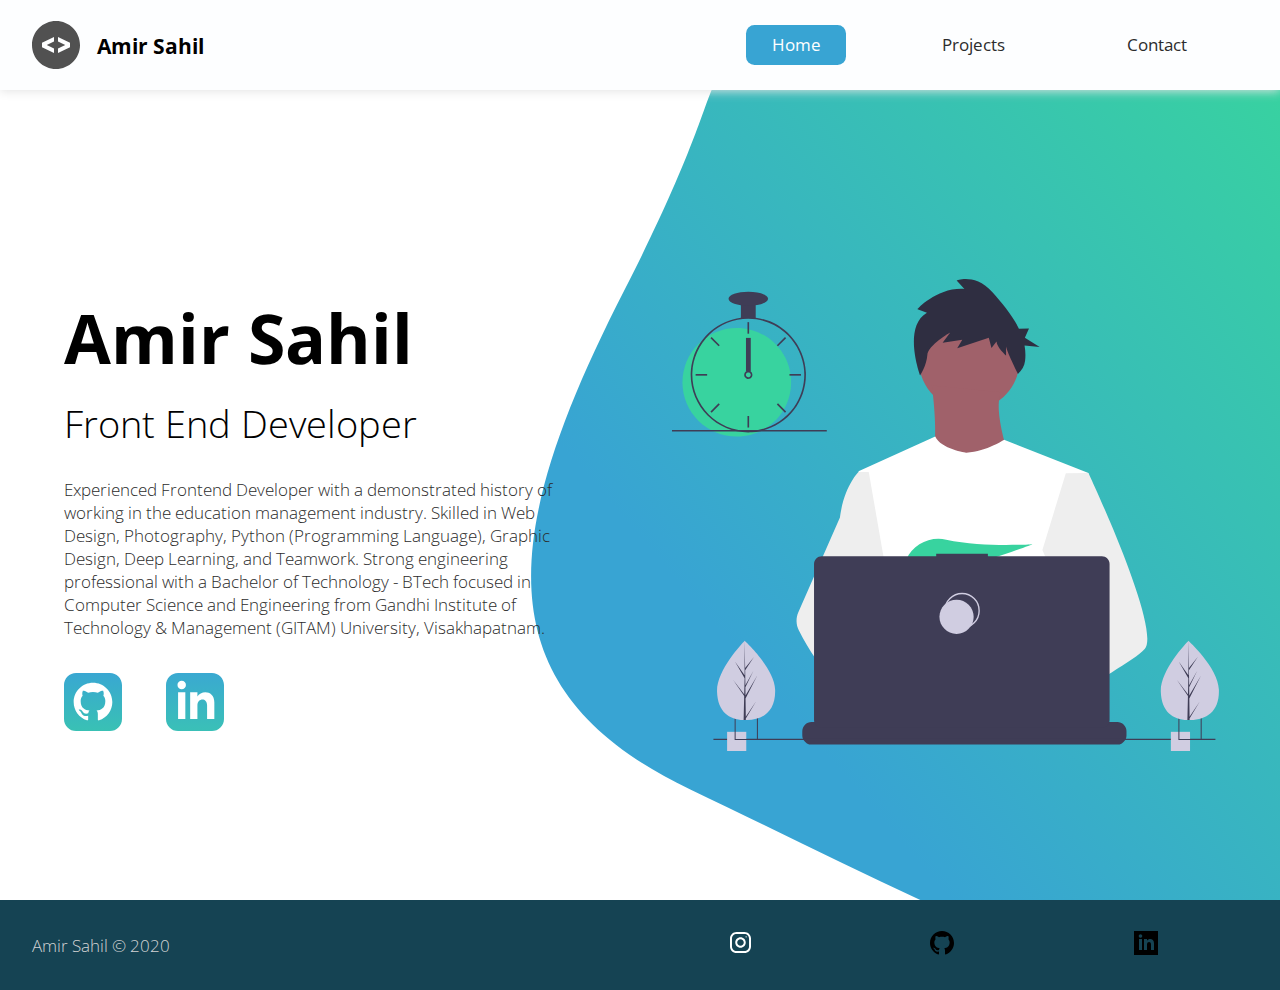
==== index.html @ 7b6ed23a "Add files via upload" ====
<!DOCTYPE html>
<html lang="en">
   <head>
      <meta charset="UTF-8">
      <meta name="viewport" content="width=device-width, initial-scale=1.0">
      <meta name="description" content="Amir Sahil is a front end web developer who specializes in HTML , CSS" />
      <meta name="robots" content="index,follow" />
      <link href="https://fonts.googleapis.com/css2?family=Open+Sans:ital,wght@0,300;0,400;0,600;0,700;1,300;1,400;1,600;1,700&display=swap" rel="stylesheet">
      
      <link rel="stylesheet" href="./styles/style.css">
      <title>Amir Sahil | Developer</title>
   </head>
<body>
   <header class="main-head">
      <nav>
         <div class="logo">
            <img src="./icons/code.svg" alt="logo">
            <h1>Amir Sahil</h1>
         </div>
         <ul>
            <li><a href="./index.html" class="active">Home</a></li>
            <li><a href="./projects/">Projects</a></li>
            <li><a href="./contact/">Contact</a></li>
         </ul>
      </nav>
   </header>

   <section class="intro">
      <div class="intro-text">
         <h2>Amir Sahil</h2>
         <h3>Front End Developer</h3>
         <p>Experienced Frontend Developer with a demonstrated history of working in the education management industry. Skilled in Web Design, Photography, Python (Programming Language), Graphic Design, Deep Learning, and Teamwork. Strong engineering professional with a Bachelor of Technology - BTech focused in Computer Science and Engineering from Gandhi Institute of Technology & Management (GITAM) University, Visakhapatnam.</p>
         <div class="intro-social">
            <a href="https://github.com/AmirSahil" target="_blank"><img src="./icons/github.svg" alt="githut-social-link"></a>
            <a href="https://www.linkedin.com/in/amir-sahil/" target="_blank"><img src="./icons/linked-in.svg" alt="linkedin-social-link"></a>
         </div>
      </div>
      <div class="intro-images">
         <div class="img-svg">
            <svg
         width="799"
         height="690"
         viewBox="0 0 799 690"
         fill="none"
         xmlns="http://www.w3.org/2000/svg"
       >
         <g id="undraw_dev_productivity_umsq (1) 1" clip-path="url(#clip0)">
           <path
             id="Vector"
             d="M516.92 624.636C516.92 624.636 512.16 626.266 504.42 628.576C487.31 633.706 455.65 642.216 428.82 643.916C405.72 645.396 386.2 641.836 382.63 626.766C381.1 620.286 383.27 614.956 388 610.576C402.12 597.486 439 592.796 468.25 591.186C476.51 590.736 484.15 590.526 490.51 590.446C501.31 590.306 508.39 590.526 508.39 590.526L508.56 591.186L516.92 624.636Z"
             fill="#A0616A"
           />
           <path
             id="Vector_2"
             d="M436.99 672.586C418.61 695.346 342.73 647.666 316.19 629.886C310.41 626.016 306.97 623.566 306.97 623.566L331.25 591.186L338.94 580.936C338.94 580.936 345.82 584.586 355.99 590.526C356.36 590.746 356.73 590.966 357.11 591.186C365.88 596.336 376.89 603.066 388 610.576C403.33 620.946 418.83 632.776 428.82 643.916C438.59 654.806 443.08 665.036 436.99 672.586Z"
             fill="#A0616A"
           />
           <g id="me">
             <path
               id="Vector_3"
               d="M434.672 191.952C475.283 191.607 507.926 158.406 507.582 117.795C507.237 77.1832 474.036 44.5403 433.425 44.8847C392.813 45.2291 360.17 78.4303 360.515 119.042C360.859 159.653 394.06 192.296 434.672 191.952Z"
               fill="#A0616A"
             />
             <path
               id="Vector_4"
               d="M379.477 155.65C379.477 155.65 394.216 259.972 373.002 271.875C351.787 283.779 499.929 283.588 499.929 283.588C499.929 283.588 466.124 193.284 480.809 165.449L379.477 155.65Z"
               fill="#A0616A"
             />
             <path
               id="Vector_5"
               d="M608.101 283.199L596.257 339.402L571.214 458.308L570.49 464.815L562.138 540.138L556.582 590.177L552.857 623.79C528.584 636.526 510.988 645.326 510.988 645.326C510.988 645.326 509.404 637.719 506.871 627.99C489.805 633.265 458.218 642.043 431.404 643.97C441.266 654.777 445.842 664.969 439.817 672.57C421.63 695.485 345.349 648.45 318.659 630.896C318.077 635.158 317.879 639.464 318.068 643.762L297.626 628.314L299.331 592.359L302.206 531.522L305.819 455.229C304.448 451.975 303.294 448.634 302.364 445.228C295.956 423.161 288.032 379.057 281.928 342.067C277.016 312.298 273.302 287.138 272.517 281.785C272.411 281.086 272.358 280.726 272.358 280.726L384.363 230.094C392.509 248.556 429.865 253.809 429.865 253.809C460.756 251.417 484.847 234.913 484.847 234.913L608.101 283.199Z"
               fill="white"
             />
             <path
               id="Vector_6"
               d="M372.285 49.3811L358.49 43.9934C358.49 43.9934 386.969 12.1 426.99 14.513L415.635 2.22366C415.635 2.22366 443.04 -9.01799 468.283 19.6674C481.553 34.7467 496.908 52.4737 506.557 72.5077L521.281 72.3829L515.251 85.9663L536.874 99.3152L514.777 97.0719C516.155 104.471 516.421 112.034 515.566 119.511C514.683 126.991 510.928 133.835 505.094 138.598V138.598C505.094 138.598 487.743 103.449 487.696 97.9443L487.813 111.705C487.813 111.705 473.959 99.4371 473.889 91.1807L466.471 100.877L462.593 85.7717L416.475 101.301L423.87 88.8526L395.157 93.2246L406.278 77.9923C406.278 77.9923 373.932 96.1568 372.811 111.304C371.689 126.452 362.299 140.875 362.299 140.875C362.299 140.875 336.213 70.3294 372.285 49.3811Z"
               fill="#2F2E41"
             />
             <path
               id="Vector_7"
               d="M690.215 540.422C682.794 548.605 664.338 560.992 641.951 574.422C633.623 579.413 624.757 584.559 615.71 589.676C594.122 601.889 571.514 614.001 552.857 623.79C528.584 636.526 510.988 645.326 510.988 645.326C510.988 645.326 509.403 637.719 506.871 627.99C503.48 614.968 498.397 598.141 493.184 590.715C493.002 590.456 492.82 590.218 492.638 589.979C491.121 588.022 489.601 586.885 488.112 586.897L562.138 540.138L594.127 519.926L570.489 464.814L540.842 395.683L557.908 339.727L575.062 283.479L608.101 283.199C608.101 283.199 619.243 306.985 633.514 340.166C635.647 345.128 637.851 350.299 640.096 355.64C669.469 425.394 706.176 522.836 690.215 540.422Z"
               fill="#EEEEEE"
             />
             <path
               id="Vector_8"
               d="M358.123 591.2C355.41 591.212 352.702 591.456 350.029 591.928C327.074 596.073 320.47 616.94 318.659 630.896C318.077 635.158 317.879 639.464 318.068 643.761L297.626 628.314L290.178 622.687C272.316 616.628 256.353 605.733 242.483 592.84C230.449 581.456 219.634 568.849 210.213 555.223C200.831 541.793 192.448 527.692 185.134 513.034C183.094 508.943 181.977 504.454 181.864 499.884C181.751 495.314 182.644 490.775 184.48 486.588L209.154 430.327L245.218 348.098C245.471 346.146 245.752 344.237 246.059 342.371C252.995 300.511 272.367 281.786 272.367 281.786L287.286 281.659L297.778 341.932L310.813 416.815L302.364 445.227L282.839 510.845L302.205 531.522L358.123 591.2Z"
               fill="#EEEEEE"
             />
           </g>
           <path
             id="Vector_9"
             d="M372.877 415.806L385.631 430.686C390.37 429.783 395.319 428.721 400.416 427.529L396.752 415.806L405.71 426.256C459.707 412.975 526.637 387.155 526.637 387.155C526.637 387.155 454.379 392.453 400.428 380.666C376.558 375.451 351.998 387.284 342.202 409.668C336.508 422.679 337.403 433.951 357.596 433.951C364.419 433.835 371.223 433.195 377.949 432.037L372.877 415.806Z"
             fill="#38D39F"
           />
           <path
             id="Vector_10"
             d="M663.65 660.386V666.456C663.654 668.122 663.345 669.774 662.74 671.326C662.472 672.018 662.147 672.687 661.77 673.326C660.578 675.326 658.887 676.983 656.862 678.133C654.838 679.283 652.549 679.887 650.22 679.886H203.67C201.342 679.887 199.053 679.283 197.028 678.133C195.003 676.983 193.312 675.326 192.12 673.326C191.743 672.687 191.419 672.018 191.15 671.326C190.546 669.774 190.237 668.122 190.24 666.456V660.386C190.24 658.622 190.587 656.876 191.262 655.246C191.936 653.616 192.926 652.136 194.173 650.888C195.42 649.641 196.901 648.652 198.53 647.977C200.16 647.302 201.906 646.955 203.67 646.956H229.41V644.126C229.41 644.052 229.425 643.979 229.453 643.911C229.481 643.843 229.522 643.782 229.574 643.73C229.626 643.678 229.688 643.636 229.756 643.608C229.824 643.58 229.897 643.566 229.97 643.566H243.4C243.474 643.566 243.547 643.58 243.615 643.608C243.683 643.636 243.745 643.678 243.797 643.73C243.849 643.782 243.89 643.843 243.918 643.911C243.946 643.979 243.96 644.052 243.96 644.126V646.956H252.35V644.126C252.35 644.052 252.365 643.979 252.393 643.911C252.421 643.843 252.462 643.782 252.514 643.73C252.566 643.678 252.628 643.636 252.696 643.608C252.764 643.58 252.837 643.566 252.91 643.566H266.34C266.414 643.566 266.487 643.58 266.555 643.608C266.623 643.636 266.684 643.678 266.736 643.73C266.789 643.782 266.83 643.843 266.858 643.911C266.886 643.979 266.9 644.052 266.9 644.126V646.956H275.3V644.126C275.3 644.052 275.315 643.979 275.343 643.911C275.371 643.843 275.412 643.782 275.464 643.73C275.516 643.678 275.578 643.636 275.646 643.608C275.714 643.58 275.787 643.566 275.86 643.566H289.29C289.364 643.566 289.437 643.58 289.505 643.608C289.573 643.636 289.634 643.678 289.686 643.73C289.739 643.782 289.78 643.843 289.808 643.911C289.836 643.979 289.85 644.052 289.85 644.126V646.956H298.24V644.126C298.24 644.052 298.255 643.979 298.283 643.911C298.311 643.843 298.352 643.782 298.404 643.73C298.456 643.678 298.518 643.636 298.586 643.608C298.654 643.58 298.727 643.566 298.8 643.566H312.23C312.304 643.566 312.377 643.58 312.445 643.608C312.513 643.636 312.574 643.678 312.626 643.73C312.678 643.782 312.72 643.843 312.748 643.911C312.776 643.979 312.79 644.052 312.79 644.126V646.956H321.18V644.126C321.18 644.052 321.194 643.979 321.223 643.911C321.251 643.843 321.292 643.782 321.344 643.73C321.396 643.678 321.458 643.636 321.526 643.608C321.594 643.58 321.667 643.566 321.74 643.566H335.17C335.244 643.566 335.317 643.58 335.385 643.608C335.453 643.636 335.514 643.678 335.566 643.73C335.618 643.782 335.66 643.843 335.688 643.911C335.716 643.979 335.73 644.052 335.73 644.126V646.956H344.13V644.126C344.13 644.052 344.145 643.979 344.173 643.911C344.201 643.843 344.242 643.782 344.294 643.73C344.346 643.678 344.408 643.636 344.476 643.608C344.544 643.58 344.617 643.566 344.69 643.566H358.12C358.194 643.566 358.267 643.58 358.335 643.608C358.403 643.636 358.464 643.678 358.516 643.73C358.569 643.782 358.61 643.843 358.638 643.911C358.666 643.979 358.68 644.052 358.68 644.126V646.956H367.07V644.126C367.07 644.052 367.085 643.979 367.113 643.911C367.141 643.843 367.182 643.782 367.234 643.73C367.286 643.678 367.348 643.636 367.416 643.608C367.484 643.58 367.557 643.566 367.63 643.566H472.83C472.904 643.566 472.977 643.58 473.045 643.608C473.113 643.636 473.174 643.678 473.227 643.73C473.279 643.782 473.32 643.843 473.348 643.911C473.376 643.979 473.39 644.052 473.39 644.126V646.956H481.79V644.126C481.79 644.052 481.804 643.979 481.833 643.911C481.861 643.843 481.902 643.782 481.954 643.73C482.006 643.678 482.068 643.636 482.136 643.608C482.204 643.58 482.277 643.566 482.35 643.566H495.78C495.928 643.567 496.07 643.627 496.175 643.732C496.279 643.836 496.339 643.978 496.34 644.126V646.956H504.73V644.126C504.73 644.052 504.745 643.979 504.773 643.911C504.801 643.843 504.842 643.782 504.894 643.73C504.946 643.678 505.008 643.636 505.076 643.608C505.144 643.58 505.217 643.566 505.29 643.566H518.72C518.794 643.566 518.867 643.58 518.935 643.608C519.003 643.636 519.065 643.678 519.117 643.73C519.169 643.782 519.21 643.843 519.238 643.911C519.266 643.979 519.28 644.052 519.28 644.126V646.956H527.67V644.126C527.67 644.052 527.685 643.979 527.713 643.911C527.741 643.843 527.782 643.782 527.834 643.73C527.886 643.678 527.948 643.636 528.016 643.608C528.084 643.58 528.157 643.566 528.23 643.566H541.66C541.734 643.566 541.807 643.58 541.875 643.608C541.943 643.636 542.005 643.678 542.057 643.73C542.109 643.782 542.15 643.843 542.178 643.911C542.206 643.979 542.22 644.052 542.22 644.126V646.956H550.62V644.126C550.62 644.052 550.635 643.979 550.663 643.911C550.691 643.843 550.732 643.782 550.784 643.73C550.836 643.678 550.898 643.636 550.966 643.608C551.034 643.58 551.107 643.566 551.18 643.566H564.61C564.757 643.568 564.898 643.628 565.001 643.733C565.104 643.837 565.161 643.979 565.16 644.126V646.956H573.56V644.126C573.56 644.052 573.575 643.979 573.603 643.911C573.631 643.843 573.672 643.782 573.724 643.73C573.776 643.678 573.838 643.636 573.906 643.608C573.974 643.58 574.047 643.566 574.12 643.566H587.55C587.624 643.566 587.697 643.58 587.765 643.608C587.833 643.636 587.895 643.678 587.947 643.73C587.999 643.782 588.04 643.843 588.068 643.911C588.096 643.979 588.11 644.052 588.11 644.126V646.956H596.5V644.126C596.5 644.052 596.515 643.979 596.543 643.911C596.571 643.843 596.612 643.782 596.664 643.73C596.716 643.678 596.778 643.636 596.846 643.608C596.914 643.58 596.987 643.566 597.06 643.566H610.49C610.564 643.566 610.637 643.58 610.705 643.608C610.773 643.636 610.835 643.678 610.887 643.73C610.939 643.782 610.98 643.843 611.008 643.911C611.036 643.979 611.05 644.052 611.05 644.126V646.956H650.22C651.984 646.955 653.731 647.302 655.36 647.977C656.99 648.652 658.471 649.641 659.718 650.888C660.965 652.136 661.954 653.616 662.629 655.246C663.304 656.876 663.651 658.622 663.65 660.386Z"
             fill="#3F3D56"
           />
           <path
             id="Vector_11"
             d="M793.5 671.326H60.5V673.326H793.5V671.326Z"
             fill="#3F3D56"
           />
           <path
             id="Vector_12"
             d="M627.694 404.757H461.251V401.326H385.78V404.757H218.651C215.665 404.757 212.801 405.943 210.69 408.054C208.578 410.166 207.392 413.029 207.392 416.015V643.927C207.392 646.913 208.578 649.776 210.69 651.888C212.801 653.999 215.665 655.185 218.651 655.185H627.694C630.68 655.185 633.544 653.999 635.655 651.888C637.767 649.776 638.953 646.913 638.953 643.927V416.015C638.953 414.537 638.662 413.073 638.096 411.707C637.53 410.341 636.701 409.1 635.655 408.054C634.61 407.009 633.369 406.18 632.003 405.614C630.637 405.048 629.173 404.757 627.694 404.757Z"
             fill="#3F3D56"
           />
           <path
             id="Vector_13"
             d="M423.5 509.326C437.307 509.326 448.5 498.133 448.5 484.326C448.5 470.519 437.307 459.326 423.5 459.326C409.693 459.326 398.5 470.519 398.5 484.326C398.5 498.133 409.693 509.326 423.5 509.326Z"
             stroke="#D0CDE1"
             stroke-width="2"
             stroke-miterlimit="10"
           />
           <path
             id="Vector_14"
             d="M415.5 518.326C429.307 518.326 440.5 507.133 440.5 493.326C440.5 479.519 429.307 468.326 415.5 468.326C401.693 468.326 390.5 479.519 390.5 493.326C390.5 507.133 401.693 518.326 415.5 518.326Z"
             fill="#D0CDE1"
           />
           <path
             id="Vector_15"
             d="M108.446 661.223H80.4463V689.223H108.446V661.223Z"
             fill="#D0CDE1"
           />
           <path
             id="Vector_16"
             d="M91.4502 639.223V673.223H125.45V639.223H91.4502ZM123.97 671.743H92.9202V640.703H123.97V671.743Z"
             fill="#3F3D56"
           />
           <path
             id="Vector_17"
             d="M756.446 661.223H728.446V689.223H756.446V661.223Z"
             fill="#D0CDE1"
           />
           <path
             id="Vector_18"
             d="M739.45 639.223V673.223H773.45V639.223H739.45ZM771.97 671.743H740.92V640.703H771.97V671.743Z"
             fill="#3F3D56"
           />
           <path
             id="Vector_19"
             d="M94.5802 230.113C138.399 230.113 173.921 194.592 173.921 150.773C173.921 106.955 138.399 71.4326 94.5802 71.4326C50.7617 71.4326 15.2397 106.955 15.2397 150.773C15.2397 194.592 50.7617 230.113 94.5802 230.113Z"
             fill="#38D39F"
           />
           <path
             id="Vector_20"
             d="M122.229 56.4899C115.045 55.5763 107.774 55.5763 100.59 56.4899C84.586 58.5913 69.5203 65.2398 57.181 75.6465C44.8417 86.0532 35.7467 99.7813 30.9754 115.202C28.8053 122.229 27.5764 129.514 27.3208 136.864C27.2848 137.886 27.2607 138.92 27.2607 139.954C27.283 162.264 36.1559 183.655 51.932 199.431C67.7082 215.207 89.0989 224.08 111.41 224.103C113.201 224.103 114.992 224.042 116.759 223.934C120.907 223.674 125.03 223.103 129.093 222.227C148.495 218.055 165.798 207.161 177.947 191.468C190.095 175.776 196.308 156.295 195.487 136.467C194.665 116.638 186.863 97.738 173.459 83.1039C160.054 68.4698 141.909 59.0435 122.229 56.4899H122.229ZM137.748 217.347H137.736C130.959 219.659 123.905 221.062 116.759 221.518C114.992 221.638 113.201 221.698 111.41 221.698C89.7377 221.672 68.961 213.051 53.6367 197.727C38.3123 182.402 29.6914 161.626 29.6649 139.954C29.6649 138.92 29.689 137.886 29.725 136.864C30.5514 115.744 39.5156 95.7617 54.7411 81.1008C69.9666 66.44 90.273 58.237 111.41 58.2089C130.776 58.21 149.513 65.0865 164.283 77.6131C179.052 90.1398 188.895 107.503 192.057 126.61C195.219 145.716 191.496 165.325 181.55 181.942C171.604 198.559 156.081 211.106 137.748 217.347H137.748Z"
             fill="#3F3D56"
           />
           <path
             id="Vector_21"
             d="M112.612 63.0176H110.208V79.8474H112.612V63.0176Z"
             fill="#3F3D56"
           />
           <path
             id="Vector_22"
             d="M57.8578 84.7018L56.1577 86.4019L68.0582 98.3023L69.7582 96.6022L57.8578 84.7018Z"
             fill="#3F3D56"
           />
           <path
             id="Vector_23"
             d="M34.4736 138.751V141.156H51.3034V138.751H34.4736Z"
             fill="#3F3D56"
           />
           <path
             id="Vector_24"
             d="M56.1578 193.506L57.8579 195.206L69.7584 183.306L68.0583 181.606L56.1578 193.506Z"
             fill="#3F3D56"
           />
           <path
             id="Vector_25"
             d="M153.062 96.6022L154.762 98.3022L166.662 86.4018L164.962 84.7017L153.062 96.6022Z"
             fill="#3F3D56"
           />
           <path
             id="Vector_26"
             d="M171.516 138.751V141.156H188.346V138.751H171.516Z"
             fill="#3F3D56"
           />
           <path
             id="Vector_27"
             d="M154.762 181.605L153.062 183.305L164.962 195.206L166.662 193.506L154.762 181.605Z"
             fill="#3F3D56"
           />
           <path
             id="Vector_28"
             d="M112.612 200.06H110.208V216.89H112.612V200.06Z"
             fill="#3F3D56"
           />
           <path
             id="Vector_29"
             d="M115.016 135.145C113.976 134.365 112.711 133.943 111.41 133.943C110.11 133.943 108.844 134.365 107.804 135.145C107.091 135.686 106.505 136.375 106.085 137.165C105.552 138.181 105.322 139.329 105.421 140.473C105.52 141.616 105.944 142.707 106.644 143.617C107.343 144.527 108.288 145.218 109.368 145.608C110.447 145.997 111.616 146.07 112.735 145.817C113.855 145.564 114.878 144.996 115.685 144.179C116.492 143.363 117.048 142.333 117.288 141.21C117.528 140.088 117.441 138.92 117.039 137.846C116.636 136.771 115.935 135.834 115.017 135.145H115.016ZM111.41 143.56C110.454 143.557 109.539 143.176 108.863 142.501C108.187 141.825 107.807 140.909 107.804 139.954C107.808 139.224 108.03 138.513 108.441 137.91C108.793 137.4 109.271 136.989 109.828 136.718C110.386 136.446 111.004 136.323 111.623 136.361C112.241 136.398 112.84 136.594 113.361 136.931C113.881 137.267 114.307 137.732 114.595 138.281C114.883 138.83 115.025 139.444 115.007 140.063C114.989 140.683 114.811 141.287 114.491 141.818C114.17 142.349 113.719 142.788 113.179 143.093C112.639 143.398 112.03 143.559 111.41 143.56V143.56Z"
             fill="#3F3D56"
           />
           <path
             id="Vector_30"
             d="M122.229 35.3687H100.591V57.007H122.229V35.3687Z"
             fill="#3F3D56"
           />
           <path
             id="Vector_31"
             d="M111.41 38.9748C127.344 38.9748 140.261 34.4 140.261 28.7567C140.261 23.1134 127.344 18.5386 111.41 18.5386C95.4757 18.5386 82.5586 23.1134 82.5586 28.7567C82.5586 34.4 95.4757 38.9748 111.41 38.9748Z"
             fill="#3F3D56"
           />
           <path id="clock-arrow" d="M115 86H108V135H115V86Z" fill="#3F3D56" />
           <path
             id="Vector_32"
             d="M226 220.44H0V222.844H226V220.44Z"
             fill="#3F3D56"
           />
           <g id="plant-left">
             <path
               id="Vector_33"
               d="M150.594 599.754C151.527 631.704 132.858 643.413 109.43 644.097C108.886 644.113 108.344 644.123 107.805 644.126C106.719 644.135 105.643 644.117 104.577 644.072C83.3891 643.193 66.6172 631.945 65.7495 602.232C64.8515 571.482 103.018 531.529 105.882 528.574L105.887 528.571C105.996 528.458 106.052 528.402 106.052 528.402C106.052 528.402 149.661 567.807 150.594 599.754Z"
               fill="#D0CDE1"
             />
             <path
               id="Vector_34"
               d="M107.744 639.255L122.626 617.124L107.774 641.636L107.805 644.126C106.719 644.135 105.643 644.117 104.577 644.072L105.315 612.06L105.295 611.813L105.322 611.766L105.393 608.741L89.0952 585.078L105.374 606.477L105.432 607.116L105.989 582.93L91.9122 558.397L106.029 578.681L105.882 528.574L105.882 528.407L105.887 528.571L106.821 568.062L119.651 552.021L106.863 571.464L107.143 593.098L118.949 571.984L107.187 596.279L107.343 608.308L124.512 578.897L107.395 612.505L107.744 639.255Z"
               fill="#3F3D56"
             />
           </g>
           <g id="plant-right">
             <path
               id="Vector_35"
               d="M798.594 599.754C799.527 631.704 780.858 643.413 757.43 644.097C756.886 644.113 756.344 644.123 755.805 644.126C754.719 644.135 753.643 644.117 752.577 644.072C731.389 643.193 714.617 631.945 713.749 602.232C712.851 571.482 751.018 531.529 753.882 528.574L753.887 528.571C753.996 528.458 754.052 528.402 754.052 528.402C754.052 528.402 797.661 567.807 798.594 599.754Z"
               fill="#D0CDE1"
             />
             <path
               id="Vector_36"
               d="M755.744 639.255L770.626 617.124L755.774 641.636L755.805 644.126C754.719 644.135 753.643 644.117 752.577 644.072L753.315 612.06L753.295 611.813L753.323 611.766L753.393 608.741L737.095 585.078L753.374 606.477L753.432 607.116L753.989 582.93L739.912 558.397L754.029 578.681L753.882 528.574L753.882 528.407L753.887 528.571L754.821 568.062L767.651 552.021L754.864 571.464L755.143 593.098L766.949 571.984L755.187 596.279L755.343 608.308L772.512 578.897L755.395 612.505L755.744 639.255Z"
               fill="#3F3D56"
             />
           </g>
         </g>
         <defs>
           <clipPath id="clip0">
             <rect width="798.627" height="689.223" fill="white" />
           </clipPath>
         </defs>
            </svg>
         </div>
         <img class="splash" src="./img/splash.svg" alt="">
      </div>
   </section>

   <footer>
    <h4>Amir Sahil &copy; 2020</h4>
    <ul>
       <li><a href="https://www.instagram.com/sahil.rao9/" target="_blank"><img src="../icons/instagram 1.svg" alt="instagram-social"></a></li>
       <li><a href="https://github.com/AmirSahil" target="_blank"><img src="../icons/iconmonstr-github-1.svg" alt="github-social"></a></li>
       <li><a href="https://www.linkedin.com/in/amir-sahil/" target="_blank"><svg class="social-icon" xmlns="http://www.w3.org/2000/svg" width="24" height="24" viewBox="0 0 24 24"><path d="M0 0v24h24v-24h-24zm8 19h-3v-11h3v11zm-1.5-12.268c-.966 0-1.75-.79-1.75-1.764s.784-1.764 1.75-1.764 1.75.79 1.75 1.764-.783 1.764-1.75 1.764zm13.5 12.268h-3v-5.604c0-3.368-4-3.113-4 0v5.604h-3v-11h3v1.765c1.397-2.586 7-2.777 7 2.476v6.759z"/></svg></a></li>
    </ul>
  </footer>
</body>
</html>
---- styles/style.css ----
* {
  margin: 0;
  padding: 0;
  -webkit-box-sizing: border-box;
          box-sizing: border-box;
}

html {
  font-size: 62.5%;
  font-family: 'Open Sans', sans-serif;
}

h1 {
  font-size: 2.5rem;
}

li, button, label, input, p, a {
  font-size: 2rem;
}

h2 {
  font-size: 4rem;
}

h3 {
  font-size: 2.5rem;
  font-weight: 300;
}

h4, h5 {
  font-size: 2rem;
}

a {
  text-decoration: none;
  color: #2c2c2c;
}

ul {
  list-style: none;
}

.main-head {
  background: rgba(234, 246, 255, 0.1);
  -webkit-box-shadow: 0px 1px 10px #e2e2e2;
          box-shadow: 0px 1px 10px #e2e2e2;
}

nav {
  display: -webkit-box;
  display: -ms-flexbox;
  display: flex;
  -webkit-box-pack: justify;
      -ms-flex-pack: justify;
          justify-content: space-between;
  -webkit-box-align: center;
      -ms-flex-align: center;
          align-items: center;
  -webkit-box-orient: horizontal;
  -webkit-box-direction: normal;
      -ms-flex-direction: row;
          flex-direction: row;
  min-height: 10vh;
  width: 95%;
  margin: 0 auto;
  -ms-flex-wrap: wrap;
      flex-wrap: wrap;
}

nav .logo {
  display: -webkit-box;
  display: -ms-flexbox;
  display: flex;
  -webkit-box-pack: start;
      -ms-flex-pack: start;
          justify-content: flex-start;
  -webkit-box-align: center;
      -ms-flex-align: center;
          align-items: center;
  -webkit-box-orient: horizontal;
  -webkit-box-direction: normal;
      -ms-flex-direction: row;
          flex-direction: row;
  -webkit-box-flex: 3;
      -ms-flex: 3 1 10rem;
          flex: 3 1 10rem;
}

nav .logo h1 {
  margin: 2rem;
}

nav ul {
  display: -webkit-box;
  display: -ms-flexbox;
  display: flex;
  -ms-flex-pack: distribute;
      justify-content: space-around;
  -webkit-box-align: center;
      -ms-flex-align: center;
          align-items: center;
  -webkit-box-orient: horizontal;
  -webkit-box-direction: normal;
      -ms-flex-direction: row;
          flex-direction: row;
  -webkit-box-flex: 1;
      -ms-flex: 1 1 40rem;
          flex: 1 1 40rem;
}

nav a {
  padding: 1rem 3rem;
  border-radius: 1rem;
  -webkit-transition: 0.4s ease;
  transition: 0.4s ease;
}

nav a:hover {
  background: #38d39f;
  color: white;
}

.intro {
  position: relative;
  min-height: 90vh;
  width: 95%;
  margin: 0 0 0 auto;
  -ms-flex-wrap: wrap;
      flex-wrap: wrap;
  display: -webkit-box;
  display: -ms-flexbox;
  display: flex;
  -webkit-box-pack: justify;
      -ms-flex-pack: justify;
          justify-content: space-between;
  -webkit-box-align: center;
      -ms-flex-align: center;
          align-items: center;
  -webkit-box-orient: horizontal;
  -webkit-box-direction: normal;
      -ms-flex-direction: row;
          flex-direction: row;
}

.intro h2 {
  font-size: 8rem;
  padding-top: 1.5rem;
}

.intro h3 {
  font-size: 4.5rem;
  padding: 1.5rem 0rem;
}

.intro p {
  padding: 2rem 10rem 0rem 0rem;
  color: #2c2c2c;
  font-weight: 200;
}

.splash {
  position: absolute;
  top: 0%;
  right: 0%;
  height: 100%;
  z-index: -1;
}

.intro-social {
  margin-top: 4rem;
}

.intro-social a {
  margin-right: 5rem;
}

.active {
  background: #38a4d3;
  color: white;
  padding: 1rem 3rem;
  border-radius: 1rem;
}

.active:hover {
  background: #38a4d3;
}

.intro-text {
  -webkit-box-flex: 1;
      -ms-flex: 1 1 40rem;
          flex: 1 1 40rem;
  padding-top: 3rem;
}

.intro-images {
  -webkit-box-flex: 1;
      -ms-flex: 1 1 40rem;
          flex: 1 1 40rem;
  padding-top: 5rem;
}

.intro-images svg {
  width: 100%;
  height: 100%;
}

#plant-left {
  -webkit-animation: plant 1.5s ease infinite alternate;
          animation: plant 1.5s ease infinite alternate;
}

#plant-right {
  -webkit-animation: plant 1.5s ease infinite alternate 1s;
          animation: plant 1.5s ease infinite alternate 1s;
}

#me {
  -webkit-animation: me 1.5s ease infinite alternate;
          animation: me 1.5s ease infinite alternate;
  -webkit-transform-origin: bottom;
          transform-origin: bottom;
}

#clock-arrow {
  -webkit-animation: clock 2.5s linear infinite;
          animation: clock 2.5s linear infinite;
  transform-box: fill-box;
  -webkit-transform-origin: bottom;
          transform-origin: bottom;
}

@-webkit-keyframes plant {
  from {
    -webkit-transform: translateY(0%);
            transform: translateY(0%);
  }
  to {
    -webkit-transform: translateY(-5%);
            transform: translateY(-5%);
  }
}

@keyframes plant {
  from {
    -webkit-transform: translateY(0%);
            transform: translateY(0%);
  }
  to {
    -webkit-transform: translateY(-5%);
            transform: translateY(-5%);
  }
}

@-webkit-keyframes me {
  from {
    -webkit-transform: rotateZ(5deg);
            transform: rotateZ(5deg);
  }
  to {
    -webkit-transform: rotateZ(-5deg);
            transform: rotateZ(-5deg);
  }
}

@keyframes me {
  from {
    -webkit-transform: rotateZ(5deg);
            transform: rotateZ(5deg);
  }
  to {
    -webkit-transform: rotateZ(-5deg);
            transform: rotateZ(-5deg);
  }
}

@-webkit-keyframes clock {
  from {
    -webkit-transform: rotateZ(0deg);
            transform: rotateZ(0deg);
  }
  to {
    -webkit-transform: rotateZ(360deg);
            transform: rotateZ(360deg);
  }
}

@keyframes clock {
  from {
    -webkit-transform: rotateZ(0deg);
            transform: rotateZ(0deg);
  }
  to {
    -webkit-transform: rotateZ(360deg);
            transform: rotateZ(360deg);
  }
}

.projects {
  width: 95%;
  margin: auto;
  min-height: 90vh;
  display: -webkit-box;
  display: -ms-flexbox;
  display: flex;
  -ms-flex-pack: distribute;
      justify-content: space-around;
  -webkit-box-align: center;
      -ms-flex-align: center;
          align-items: center;
  -webkit-box-orient: horizontal;
  -webkit-box-direction: normal;
      -ms-flex-direction: row;
          flex-direction: row;
  text-align: center;
  -ms-flex-wrap: wrap;
      flex-wrap: wrap;
}

.projects h2 {
  margin: 2rem 0rem 1.5rem 0rem;
}

.travel, .photography {
  -webkit-box-flex: 1;
      -ms-flex: 1 1 40rem;
          flex: 1 1 40rem;
}

.form-section {
  min-height: 80vh;
  display: -webkit-box;
  display: -ms-flexbox;
  display: flex;
  -webkit-box-pack: center;
      -ms-flex-pack: center;
          justify-content: center;
  -webkit-box-align: center;
      -ms-flex-align: center;
          align-items: center;
  -webkit-box-orient: horizontal;
  -webkit-box-direction: normal;
      -ms-flex-direction: row;
          flex-direction: row;
  margin-top: 3rem;
}

.form-section form {
  padding: 3rem 10rem;
  -webkit-box-shadow: 0px 10px 10px rgba(0, 0, 0, 0.2), 0px 20px 40px rgba(0, 0, 0, 0.2);
          box-shadow: 0px 10px 10px rgba(0, 0, 0, 0.2), 0px 20px 40px rgba(0, 0, 0, 0.2);
  display: -webkit-box;
  display: -ms-flexbox;
  display: flex;
  -webkit-box-pack: center;
      -ms-flex-pack: center;
          justify-content: center;
  -webkit-box-align: center;
      -ms-flex-align: center;
          align-items: center;
  -webkit-box-orient: vertical;
  -webkit-box-direction: normal;
      -ms-flex-direction: column;
          flex-direction: column;
  border-radius: 2rem;
}

.form-section form h3 {
  margin-bottom: 2rem;
  font-size: 4rem;
  font-weight: 500;
}

.form-section form input,
.form-section form textarea {
  padding: 0.5rem;
  margin: 0rem 0rem 2rem 0rem;
}

.form-section form input:focus,
.form-section form textarea:focus {
  outline: 2px solid black;
}

.form-section form textarea {
  font-family: "Montserrat", sans-serif;
  font-size: 2rem;
}

.form-section form button {
  width: 100%;
  padding: 1.4rem;
  background: #154353;
  color: white;
}

.form-section form button:focus {
  background: #33696b;
}

footer {
  display: -webkit-box;
  display: -ms-flexbox;
  display: flex;
  -webkit-box-pack: start;
      -ms-flex-pack: start;
          justify-content: flex-start;
  -webkit-box-align: center;
      -ms-flex-align: center;
          align-items: center;
  -webkit-box-orient: horizontal;
  -webkit-box-direction: normal;
      -ms-flex-direction: row;
          flex-direction: row;
  -ms-flex-wrap: wrap;
      flex-wrap: wrap;
  min-height: 10vh;
  color: #d3d3d3;
  background: #154353;
  padding: 0% 2.5%;
}

footer ul {
  display: -webkit-box;
  display: -ms-flexbox;
  display: flex;
  -ms-flex-pack: distribute;
      justify-content: space-around;
  -webkit-box-align: center;
      -ms-flex-align: center;
          align-items: center;
  -webkit-box-orient: horizontal;
  -webkit-box-direction: normal;
      -ms-flex-direction: row;
          flex-direction: row;
  -webkit-box-flex: 1;
      -ms-flex: 1 1 10rem;
          flex: 1 1 10rem;
  width: 40%;
}

footer h4 {
  font-weight: 300;
  -webkit-box-flex: 1;
      -ms-flex: 1 1 10rem;
          flex: 1 1 10rem;
}

footer a {
  cursor: pointer;
}

footer img {
  color: white;
}

@media screen and (max-width: 1450px) {
  html {
    font-size: 58%;
  }
  .intro-images svg {
    width: 90%;
    height: 100%;
  }
}

@media screen and (max-width: 1332px) {
  html {
    font-size: 53%;
  }
  .intro-images svg {
    width: 90%;
  }
  nav {
    width: 95%;
  }
}

@media screen and (max-width: 1270px) {
  .splash {
    display: none;
  }
}

@media screen and (max-width: 754px) {
  html {
    font-size: 40%;
  }
  .main-head {
    padding: 1.5rem 0rem;
  }
  .splash {
    display: none;
  }
  svg {
    height: 60%;
  }
  nav .logo {
    display: -webkit-box;
    display: -ms-flexbox;
    display: flex;
    -webkit-box-pack: start;
        -ms-flex-pack: start;
            justify-content: flex-start;
    -webkit-box-align: center;
        -ms-flex-align: center;
            align-items: center;
    -webkit-box-orient: horizontal;
    -webkit-box-direction: normal;
        -ms-flex-direction: row;
            flex-direction: row;
  }
  .intro {
    width: 100%;
  }
  .intro p {
    padding-right: 0rem;
  }
  .intro-text {
    text-align: center;
    padding: 3.5rem;
    -webkit-box-flex: 1;
        -ms-flex: 1 1 100rem;
            flex: 1 1 100rem;
  }
  .intro-social {
    display: -webkit-box;
    display: -ms-flexbox;
    display: flex;
    -webkit-box-pack: center;
        -ms-flex-pack: center;
            justify-content: center;
    -webkit-box-align: center;
        -ms-flex-align: center;
            align-items: center;
    -webkit-box-orient: horizontal;
    -webkit-box-direction: normal;
        -ms-flex-direction: row;
            flex-direction: row;
  }
  .intro-social a {
    margin: 2rem;
  }
  .intro-images {
    padding: 5rem;
    text-align: center;
    -webkit-box-flex: 1;
        -ms-flex: 1 1 100rem;
            flex: 1 1 100rem;
  }
  .photography, .travel {
    -webkit-box-flex: 1;
        -ms-flex: 1 1 60rem;
            flex: 1 1 60rem;
    padding: 2rem;
  }
  .photography img, .travel img {
    width: 100%;
    height: 100%;
  }
}

@media screen and (max-width: 470px) {
  nav .logo {
    display: -webkit-box;
    display: -ms-flexbox;
    display: flex;
    -webkit-box-pack: center;
        -ms-flex-pack: center;
            justify-content: center;
    -webkit-box-align: center;
        -ms-flex-align: center;
            align-items: center;
    -webkit-box-orient: horizontal;
    -webkit-box-direction: normal;
        -ms-flex-direction: row;
            flex-direction: row;
    -webkit-box-flex: 1;
        -ms-flex: 1 1 25rem;
            flex: 1 1 25rem;
    margin-top: 2rem;
  }
  nav ul {
    -webkit-box-flex: 1;
        -ms-flex: 1 1 60rem;
            flex: 1 1 60rem;
    margin: 3rem 0rem;
  }
  form {
    padding: 0rem;
    width: 100%;
  }
  footer h4 {
    padding: 0rem 2rem;
  }
  footer ul {
    padding: 1rem 1rem 2rem 1rem;
    width: 100%;
    display: -webkit-box;
    display: -ms-flexbox;
    display: flex;
    -ms-flex-pack: distribute;
        justify-content: space-around;
    -webkit-box-align: center;
        -ms-flex-align: center;
            align-items: center;
    -webkit-box-orient: horizontal;
    -webkit-box-direction: normal;
        -ms-flex-direction: row;
            flex-direction: row;
  }
}
/*# sourceMappingURL=style.css.map */
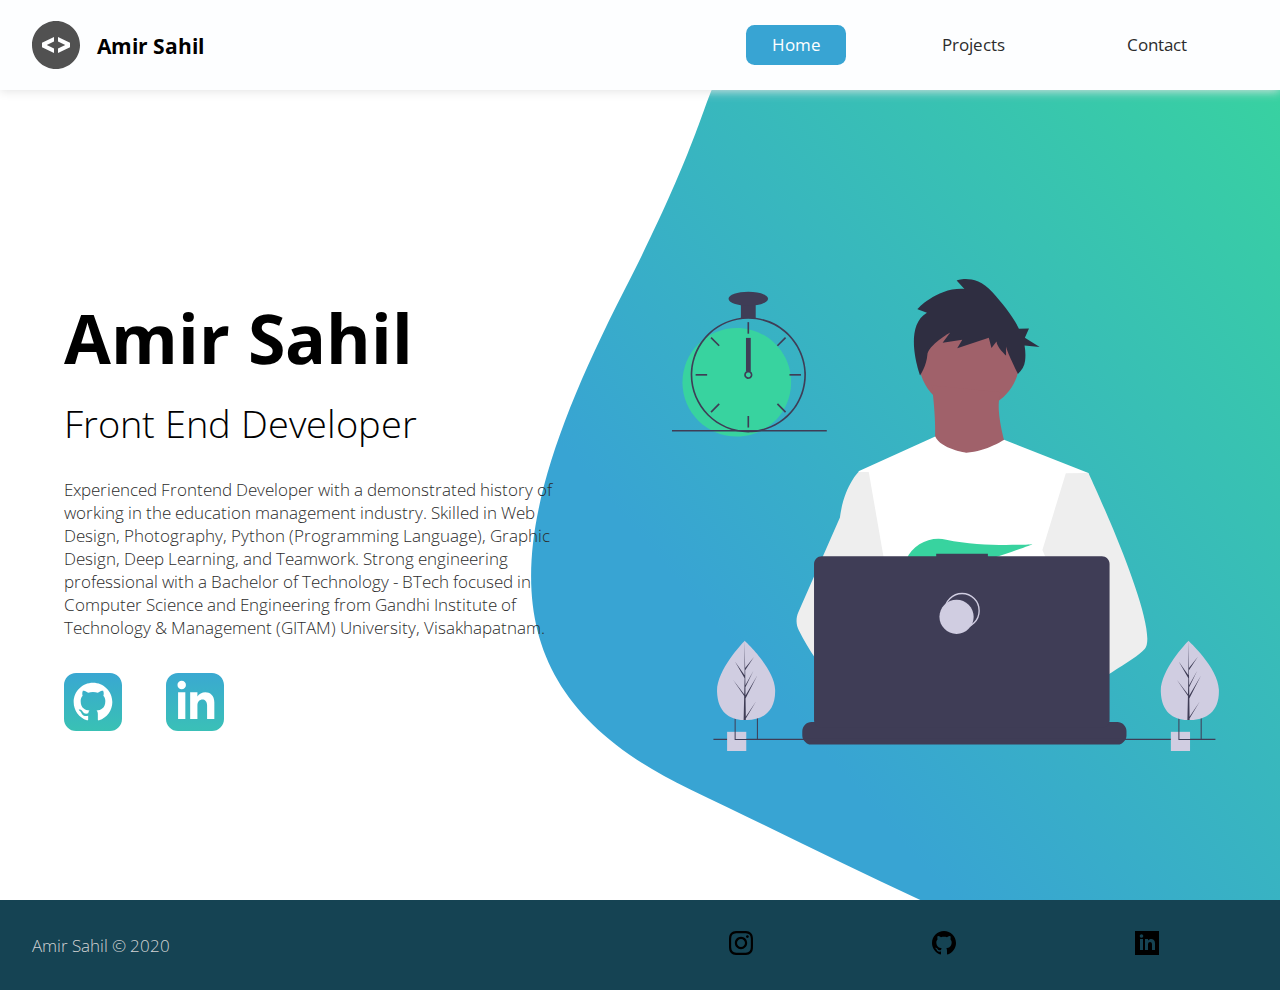
==== commit b585a8c8: "Minor changes" ====
--- a/index.html
+++ b/index.html
@@ -249,7 +249,7 @@
    <footer>
     <h4>Amir Sahil &copy; 2020</h4>
     <ul>
-       <li><a href="https://www.instagram.com/sahil.rao9/" target="_blank"><img src="../icons/instagram 1.svg" alt="instagram-social"></a></li>
+       <li><a href="https://www.instagram.com/sahil.rao9/" target="_blank"><svg xmlns="http://www.w3.org/2000/svg" width="24" height="24" viewBox="0 0 24 24"><path d="M12 2.163c3.204 0 3.584.012 4.85.07 3.252.148 4.771 1.691 4.919 4.919.058 1.265.069 1.645.069 4.849 0 3.205-.012 3.584-.069 4.849-.149 3.225-1.664 4.771-4.919 4.919-1.266.058-1.644.07-4.85.07-3.204 0-3.584-.012-4.849-.07-3.26-.149-4.771-1.699-4.919-4.92-.058-1.265-.07-1.644-.07-4.849 0-3.204.013-3.583.07-4.849.149-3.227 1.664-4.771 4.919-4.919 1.266-.057 1.645-.069 4.849-.069zm0-2.163c-3.259 0-3.667.014-4.947.072-4.358.2-6.78 2.618-6.98 6.98-.059 1.281-.073 1.689-.073 4.948 0 3.259.014 3.668.072 4.948.2 4.358 2.618 6.78 6.98 6.98 1.281.058 1.689.072 4.948.072 3.259 0 3.668-.014 4.948-.072 4.354-.2 6.782-2.618 6.979-6.98.059-1.28.073-1.689.073-4.948 0-3.259-.014-3.667-.072-4.947-.196-4.354-2.617-6.78-6.979-6.98-1.281-.059-1.69-.073-4.949-.073zm0 5.838c-3.403 0-6.162 2.759-6.162 6.162s2.759 6.163 6.162 6.163 6.162-2.759 6.162-6.163c0-3.403-2.759-6.162-6.162-6.162zm0 10.162c-2.209 0-4-1.79-4-4 0-2.209 1.791-4 4-4s4 1.791 4 4c0 2.21-1.791 4-4 4zm6.406-11.845c-.796 0-1.441.645-1.441 1.44s.645 1.44 1.441 1.44c.795 0 1.439-.645 1.439-1.44s-.644-1.44-1.439-1.44z"/></svg></a></li>
        <li><a href="https://github.com/AmirSahil" target="_blank"><img src="../icons/iconmonstr-github-1.svg" alt="github-social"></a></li>
        <li><a href="https://www.linkedin.com/in/amir-sahil/" target="_blank"><svg class="social-icon" xmlns="http://www.w3.org/2000/svg" width="24" height="24" viewBox="0 0 24 24"><path d="M0 0v24h24v-24h-24zm8 19h-3v-11h3v11zm-1.5-12.268c-.966 0-1.75-.79-1.75-1.764s.784-1.764 1.75-1.764 1.75.79 1.75 1.764-.783 1.764-1.75 1.764zm13.5 12.268h-3v-5.604c0-3.368-4-3.113-4 0v5.604h-3v-11h3v1.765c1.397-2.586 7-2.777 7 2.476v6.759z"/></svg></a></li>
     </ul>
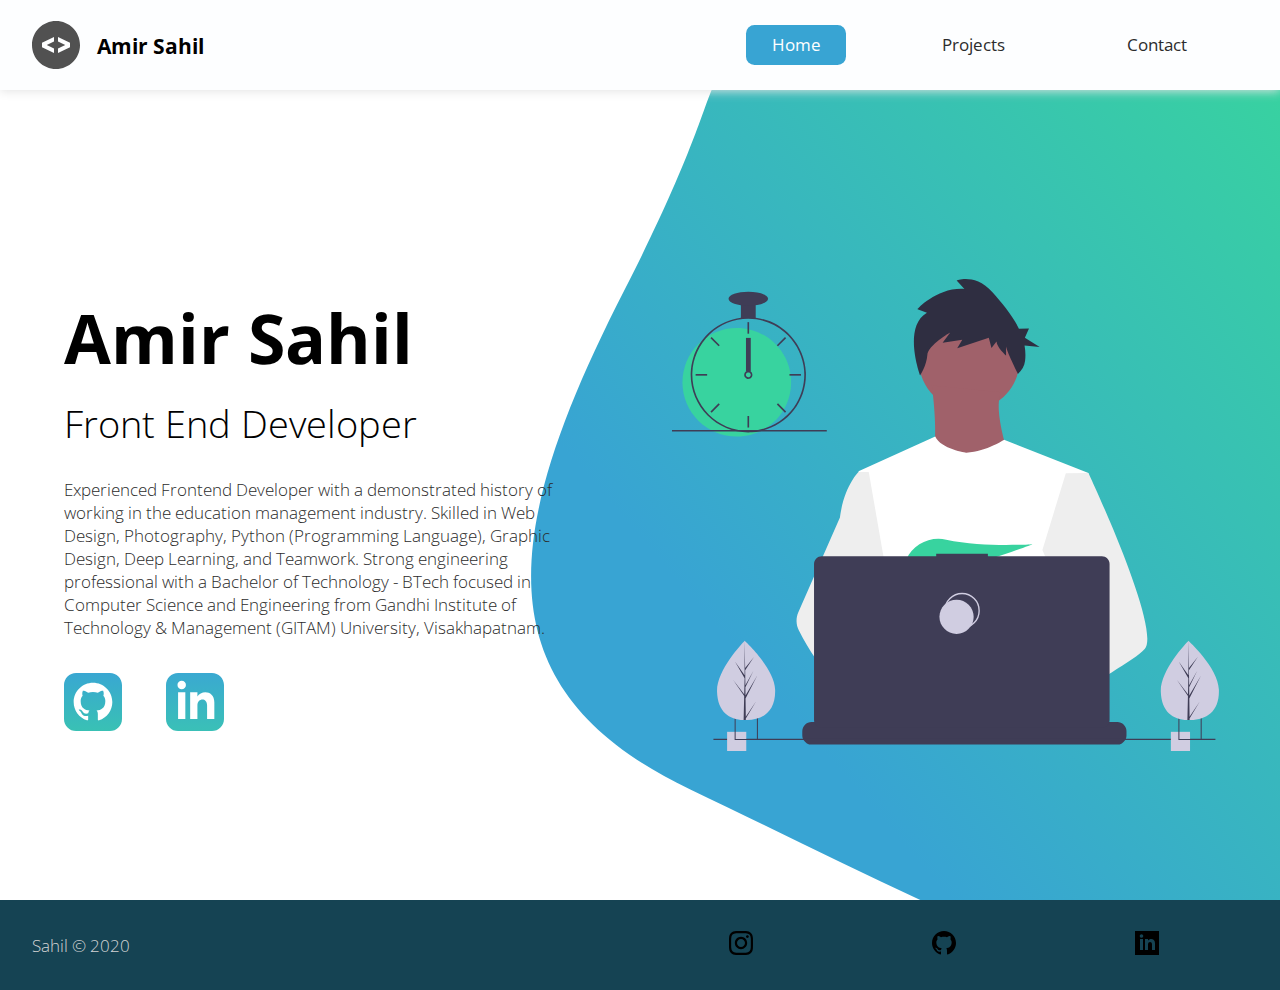
==== commit 74a5181e: "update footer" ====
--- a/index.html
+++ b/index.html
@@ -247,10 +247,10 @@
    </section>
 
    <footer>
-    <h4>Amir Sahil &copy; 2020</h4>
+    <h4> Sahil &copy; 2020</h4>
     <ul>
        <li><a href="https://www.instagram.com/sahil.rao9/" target="_blank"><svg xmlns="http://www.w3.org/2000/svg" width="24" height="24" viewBox="0 0 24 24"><path d="M12 2.163c3.204 0 3.584.012 4.85.07 3.252.148 4.771 1.691 4.919 4.919.058 1.265.069 1.645.069 4.849 0 3.205-.012 3.584-.069 4.849-.149 3.225-1.664 4.771-4.919 4.919-1.266.058-1.644.07-4.85.07-3.204 0-3.584-.012-4.849-.07-3.26-.149-4.771-1.699-4.919-4.92-.058-1.265-.07-1.644-.07-4.849 0-3.204.013-3.583.07-4.849.149-3.227 1.664-4.771 4.919-4.919 1.266-.057 1.645-.069 4.849-.069zm0-2.163c-3.259 0-3.667.014-4.947.072-4.358.2-6.78 2.618-6.98 6.98-.059 1.281-.073 1.689-.073 4.948 0 3.259.014 3.668.072 4.948.2 4.358 2.618 6.78 6.98 6.98 1.281.058 1.689.072 4.948.072 3.259 0 3.668-.014 4.948-.072 4.354-.2 6.782-2.618 6.979-6.98.059-1.28.073-1.689.073-4.948 0-3.259-.014-3.667-.072-4.947-.196-4.354-2.617-6.78-6.979-6.98-1.281-.059-1.69-.073-4.949-.073zm0 5.838c-3.403 0-6.162 2.759-6.162 6.162s2.759 6.163 6.162 6.163 6.162-2.759 6.162-6.163c0-3.403-2.759-6.162-6.162-6.162zm0 10.162c-2.209 0-4-1.79-4-4 0-2.209 1.791-4 4-4s4 1.791 4 4c0 2.21-1.791 4-4 4zm6.406-11.845c-.796 0-1.441.645-1.441 1.44s.645 1.44 1.441 1.44c.795 0 1.439-.645 1.439-1.44s-.644-1.44-1.439-1.44z"/></svg></a></li>
-       <li><a href="https://github.com/AmirSahil" target="_blank"><img src="../icons/iconmonstr-github-1.svg" alt="github-social"></a></li>
+       <li><a href="https://github.com/AmirSahil" target="_blank"><svg xmlns="http://www.w3.org/2000/svg" width="24" height="24" viewBox="0 0 24 24"><path d="M12 0c-6.626 0-12 5.373-12 12 0 5.302 3.438 9.8 8.207 11.387.599.111.793-.261.793-.577v-2.234c-3.338.726-4.033-1.416-4.033-1.416-.546-1.387-1.333-1.756-1.333-1.756-1.089-.745.083-.729.083-.729 1.205.084 1.839 1.237 1.839 1.237 1.07 1.834 2.807 1.304 3.492.997.107-.775.418-1.305.762-1.604-2.665-.305-5.467-1.334-5.467-5.931 0-1.311.469-2.381 1.236-3.221-.124-.303-.535-1.524.117-3.176 0 0 1.008-.322 3.301 1.23.957-.266 1.983-.399 3.003-.404 1.02.005 2.047.138 3.006.404 2.291-1.552 3.297-1.23 3.297-1.23.653 1.653.242 2.874.118 3.176.77.84 1.235 1.911 1.235 3.221 0 4.609-2.807 5.624-5.479 5.921.43.372.823 1.102.823 2.222v3.293c0 .319.192.694.801.576 4.765-1.589 8.199-6.086 8.199-11.386 0-6.627-5.373-12-12-12z"/></svg></a></li>
        <li><a href="https://www.linkedin.com/in/amir-sahil/" target="_blank"><svg class="social-icon" xmlns="http://www.w3.org/2000/svg" width="24" height="24" viewBox="0 0 24 24"><path d="M0 0v24h24v-24h-24zm8 19h-3v-11h3v11zm-1.5-12.268c-.966 0-1.75-.79-1.75-1.764s.784-1.764 1.75-1.764 1.75.79 1.75 1.764-.783 1.764-1.75 1.764zm13.5 12.268h-3v-5.604c0-3.368-4-3.113-4 0v5.604h-3v-11h3v1.765c1.397-2.586 7-2.777 7 2.476v6.759z"/></svg></a></li>
     </ul>
   </footer>
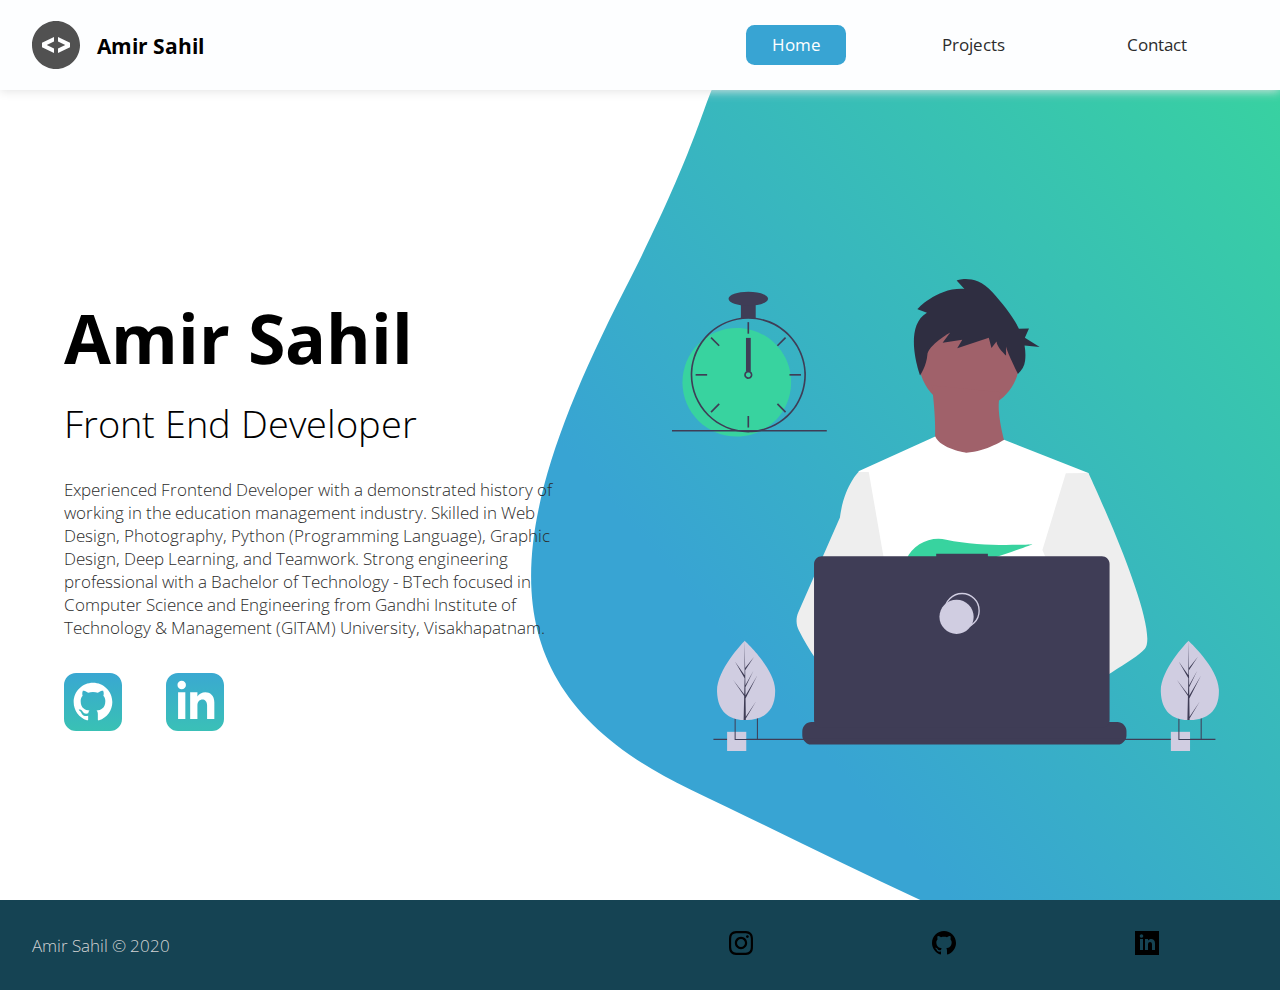
==== commit 61431d26: "Update footer" ====
--- a/index.html
+++ b/index.html
@@ -247,7 +247,7 @@
    </section>
 
    <footer>
-    <h4> Sahil &copy; 2020</h4>
+    <h4>Amir Sahil &copy; 2020</h4>
     <ul>
        <li><a href="https://www.instagram.com/sahil.rao9/" target="_blank"><svg xmlns="http://www.w3.org/2000/svg" width="24" height="24" viewBox="0 0 24 24"><path d="M12 2.163c3.204 0 3.584.012 4.85.07 3.252.148 4.771 1.691 4.919 4.919.058 1.265.069 1.645.069 4.849 0 3.205-.012 3.584-.069 4.849-.149 3.225-1.664 4.771-4.919 4.919-1.266.058-1.644.07-4.85.07-3.204 0-3.584-.012-4.849-.07-3.26-.149-4.771-1.699-4.919-4.92-.058-1.265-.07-1.644-.07-4.849 0-3.204.013-3.583.07-4.849.149-3.227 1.664-4.771 4.919-4.919 1.266-.057 1.645-.069 4.849-.069zm0-2.163c-3.259 0-3.667.014-4.947.072-4.358.2-6.78 2.618-6.98 6.98-.059 1.281-.073 1.689-.073 4.948 0 3.259.014 3.668.072 4.948.2 4.358 2.618 6.78 6.98 6.98 1.281.058 1.689.072 4.948.072 3.259 0 3.668-.014 4.948-.072 4.354-.2 6.782-2.618 6.979-6.98.059-1.28.073-1.689.073-4.948 0-3.259-.014-3.667-.072-4.947-.196-4.354-2.617-6.78-6.979-6.98-1.281-.059-1.69-.073-4.949-.073zm0 5.838c-3.403 0-6.162 2.759-6.162 6.162s2.759 6.163 6.162 6.163 6.162-2.759 6.162-6.163c0-3.403-2.759-6.162-6.162-6.162zm0 10.162c-2.209 0-4-1.79-4-4 0-2.209 1.791-4 4-4s4 1.791 4 4c0 2.21-1.791 4-4 4zm6.406-11.845c-.796 0-1.441.645-1.441 1.44s.645 1.44 1.441 1.44c.795 0 1.439-.645 1.439-1.44s-.644-1.44-1.439-1.44z"/></svg></a></li>
        <li><a href="https://github.com/AmirSahil" target="_blank"><svg xmlns="http://www.w3.org/2000/svg" width="24" height="24" viewBox="0 0 24 24"><path d="M12 0c-6.626 0-12 5.373-12 12 0 5.302 3.438 9.8 8.207 11.387.599.111.793-.261.793-.577v-2.234c-3.338.726-4.033-1.416-4.033-1.416-.546-1.387-1.333-1.756-1.333-1.756-1.089-.745.083-.729.083-.729 1.205.084 1.839 1.237 1.839 1.237 1.07 1.834 2.807 1.304 3.492.997.107-.775.418-1.305.762-1.604-2.665-.305-5.467-1.334-5.467-5.931 0-1.311.469-2.381 1.236-3.221-.124-.303-.535-1.524.117-3.176 0 0 1.008-.322 3.301 1.23.957-.266 1.983-.399 3.003-.404 1.02.005 2.047.138 3.006.404 2.291-1.552 3.297-1.23 3.297-1.23.653 1.653.242 2.874.118 3.176.77.84 1.235 1.911 1.235 3.221 0 4.609-2.807 5.624-5.479 5.921.43.372.823 1.102.823 2.222v3.293c0 .319.192.694.801.576 4.765-1.589 8.199-6.086 8.199-11.386 0-6.627-5.373-12-12-12z"/></svg></a></li>
